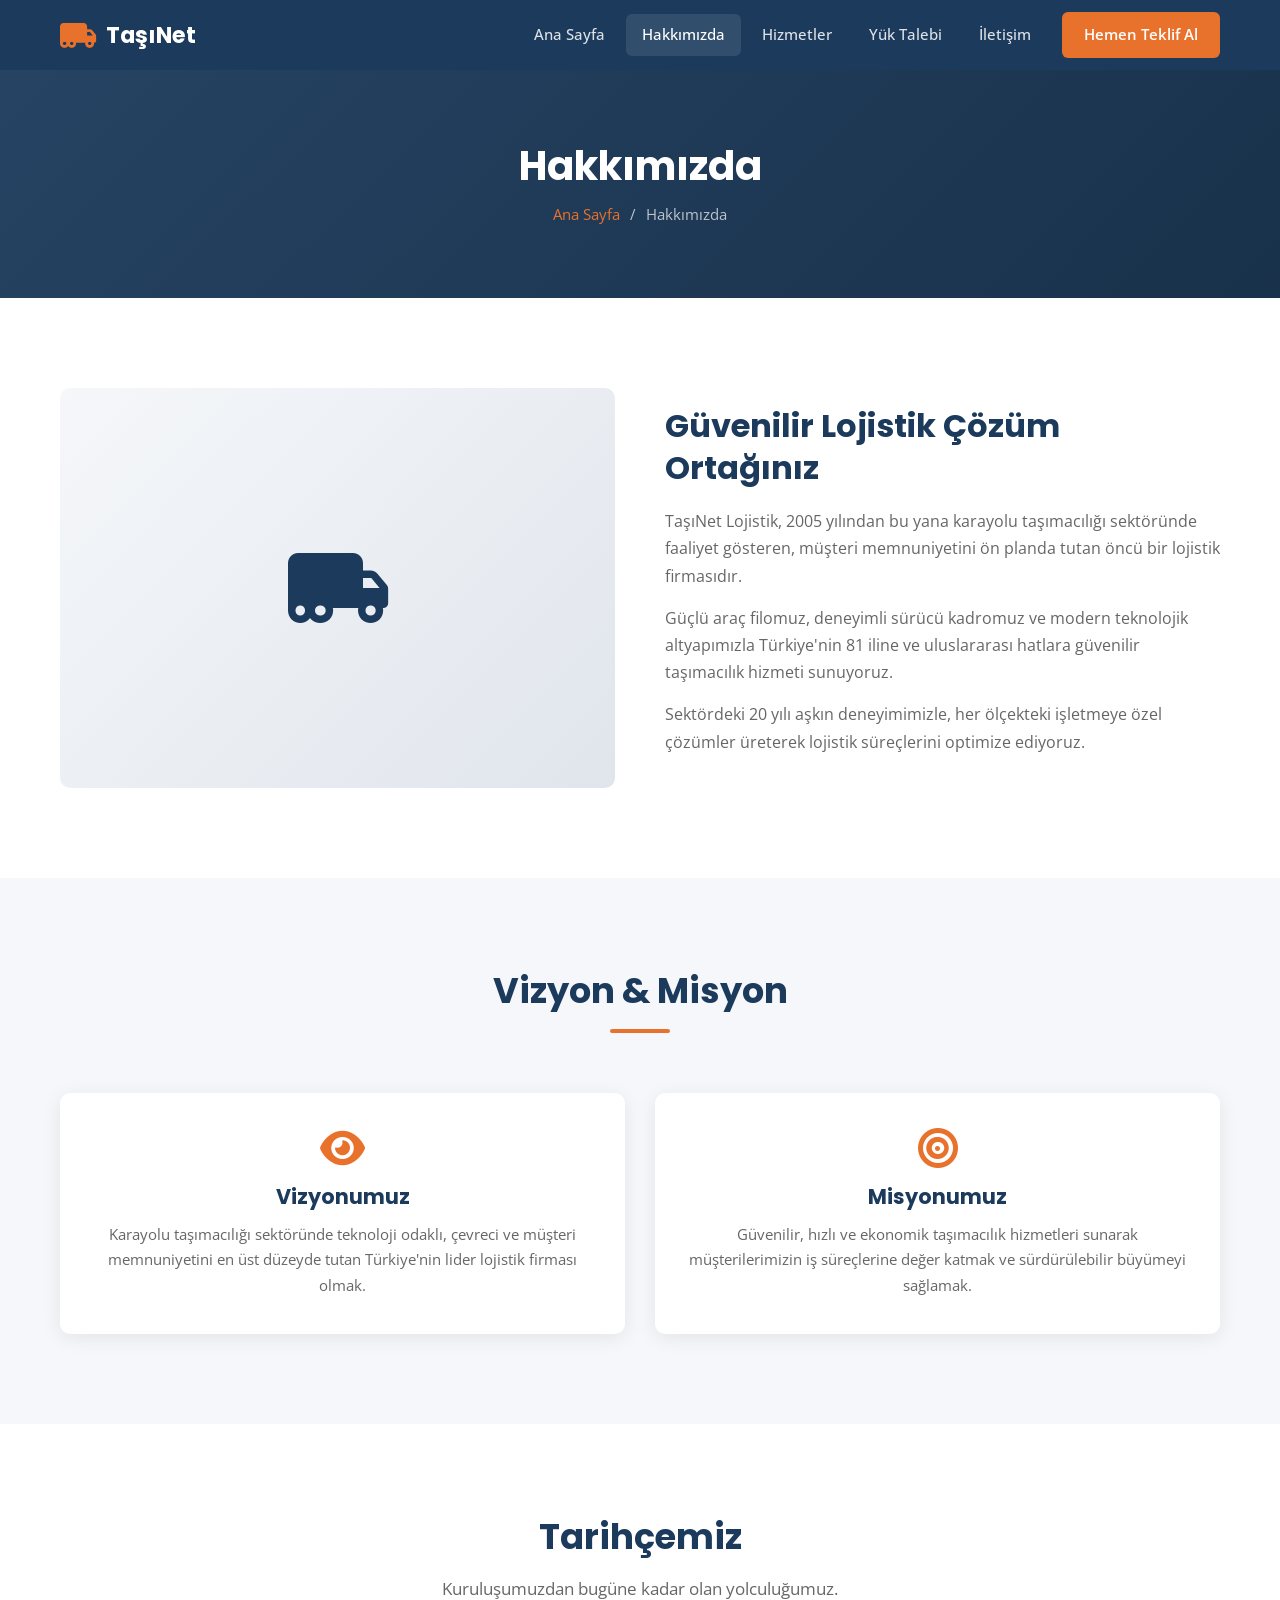
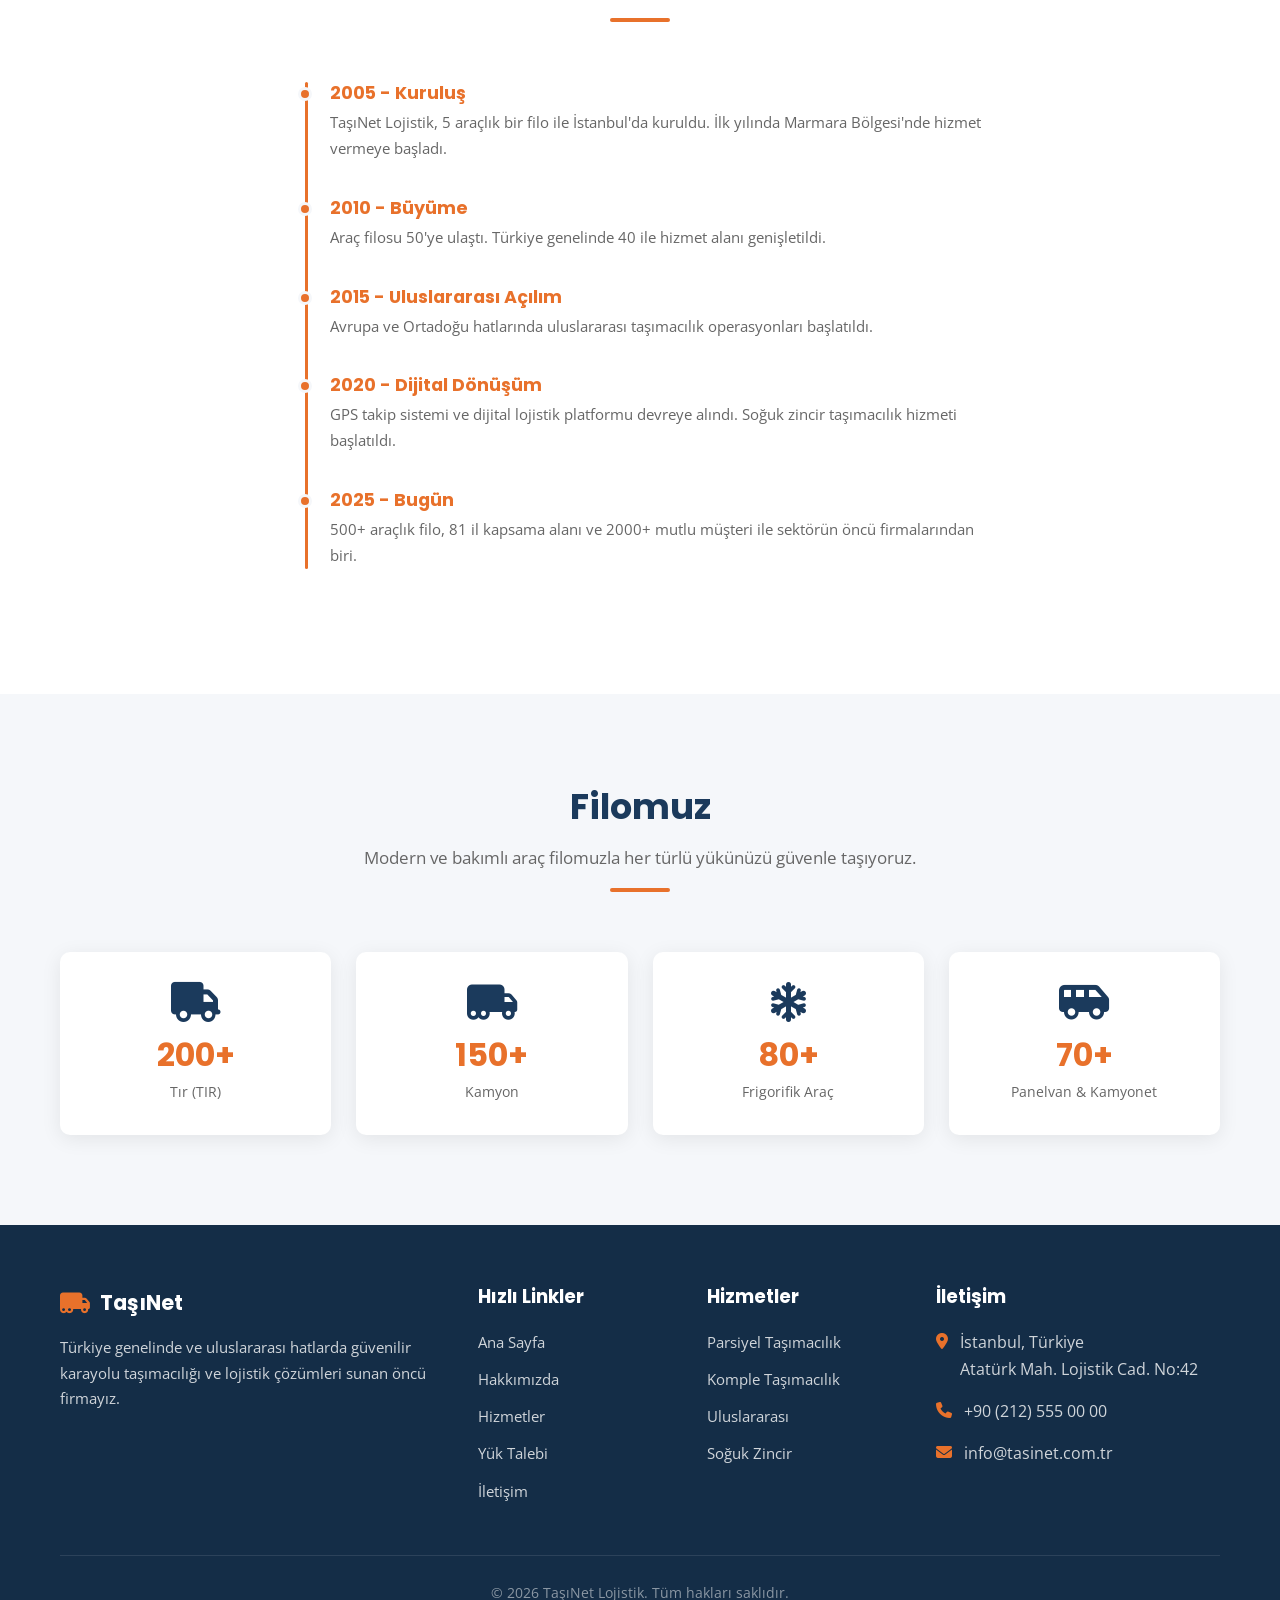
==== hakkimizda.html @ 567c026e "TaşıNet Lojistik web sitesi - ilk sürüm Karayolu taşımacılığı ve lojistik hizmet platformu. 5 sayfa:" ====
<!DOCTYPE html>
<html lang="tr">
<head>
  <meta charset="UTF-8">
  <meta name="viewport" content="width=device-width, initial-scale=1.0">
  <title>Hakkımızda | TaşıNet Lojistik</title>
  <link rel="preconnect" href="https://fonts.googleapis.com">
  <link href="https://fonts.googleapis.com/css2?family=Open+Sans:wght@400;600&family=Poppins:wght@600;700&display=swap" rel="stylesheet">
  <link rel="stylesheet" href="https://cdnjs.cloudflare.com/ajax/libs/font-awesome/6.5.1/css/all.min.css">
  <link rel="stylesheet" href="css/style.css">
</head>
<body>

  <!-- Navbar -->
  <nav class="navbar">
    <div class="container">
      <a href="index.html" class="logo">
        <i class="fas fa-truck-moving"></i>
        TaşıNet
      </a>
      <div class="nav-links">
        <a href="index.html">Ana Sayfa</a>
        <a href="hakkimizda.html" class="active">Hakkımızda</a>
        <a href="hizmetler.html">Hizmetler</a>
        <a href="talep.html">Yük Talebi</a>
        <a href="iletisim.html">İletişim</a>
        <a href="talep.html" class="btn-nav">Hemen Teklif Al</a>
      </div>
      <button class="hamburger" aria-label="Menü">
        <span></span>
        <span></span>
        <span></span>
      </button>
    </div>
  </nav>

  <!-- Page Header -->
  <section class="page-header">
    <div class="container">
      <h1>Hakkımızda</h1>
      <div class="breadcrumb">
        <a href="index.html">Ana Sayfa</a>
        <span>/</span>
        <span>Hakkımızda</span>
      </div>
    </div>
  </section>

  <!-- About Section -->
  <section class="section">
    <div class="container">
      <div class="about-content fade-in">
        <div class="about-image">
          <i class="fas fa-truck-moving"></i>
        </div>
        <div class="about-text">
          <h2>Güvenilir Lojistik Çözüm Ortağınız</h2>
          <p>TaşıNet Lojistik, 2005 yılından bu yana karayolu taşımacılığı sektöründe faaliyet gösteren, müşteri memnuniyetini ön planda tutan öncü bir lojistik firmasıdır.</p>
          <p>Güçlü araç filomuz, deneyimli sürücü kadromuz ve modern teknolojik altyapımızla Türkiye'nin 81 iline ve uluslararası hatlara güvenilir taşımacılık hizmeti sunuyoruz.</p>
          <p>Sektördeki 20 yılı aşkın deneyimimizle, her ölçekteki işletmeye özel çözümler üreterek lojistik süreçlerini optimize ediyoruz.</p>
        </div>
      </div>
    </div>
  </section>

  <!-- Vision & Mission -->
  <section class="section section-light">
    <div class="container">
      <div class="section-header fade-in">
        <h2>Vizyon & Misyon</h2>
        <span class="line"></span>
      </div>
      <div class="vision-mission fade-in">
        <div class="vm-card">
          <i class="fas fa-eye"></i>
          <h3>Vizyonumuz</h3>
          <p>Karayolu taşımacılığı sektöründe teknoloji odaklı, çevreci ve müşteri memnuniyetini en üst düzeyde tutan Türkiye'nin lider lojistik firması olmak.</p>
        </div>
        <div class="vm-card">
          <i class="fas fa-bullseye"></i>
          <h3>Misyonumuz</h3>
          <p>Güvenilir, hızlı ve ekonomik taşımacılık hizmetleri sunarak müşterilerimizin iş süreçlerine değer katmak ve sürdürülebilir büyümeyi sağlamak.</p>
        </div>
      </div>
    </div>
  </section>

  <!-- Timeline -->
  <section class="section">
    <div class="container">
      <div class="section-header fade-in">
        <h2>Tarihçemiz</h2>
        <p>Kuruluşumuzdan bugüne kadar olan yolculuğumuz.</p>
        <span class="line"></span>
      </div>
      <div class="timeline fade-in">
        <div class="timeline-item">
          <h3>2005 - Kuruluş</h3>
          <p>TaşıNet Lojistik, 5 araçlık bir filo ile İstanbul'da kuruldu. İlk yılında Marmara Bölgesi'nde hizmet vermeye başladı.</p>
        </div>
        <div class="timeline-item">
          <h3>2010 - Büyüme</h3>
          <p>Araç filosu 50'ye ulaştı. Türkiye genelinde 40 ile hizmet alanı genişletildi.</p>
        </div>
        <div class="timeline-item">
          <h3>2015 - Uluslararası Açılım</h3>
          <p>Avrupa ve Ortadoğu hatlarında uluslararası taşımacılık operasyonları başlatıldı.</p>
        </div>
        <div class="timeline-item">
          <h3>2020 - Dijital Dönüşüm</h3>
          <p>GPS takip sistemi ve dijital lojistik platformu devreye alındı. Soğuk zincir taşımacılık hizmeti başlatıldı.</p>
        </div>
        <div class="timeline-item">
          <h3>2025 - Bugün</h3>
          <p>500+ araçlık filo, 81 il kapsama alanı ve 2000+ mutlu müşteri ile sektörün öncü firmalarından biri.</p>
        </div>
      </div>
    </div>
  </section>

  <!-- Fleet -->
  <section class="section section-light">
    <div class="container">
      <div class="section-header fade-in">
        <h2>Filomuz</h2>
        <p>Modern ve bakımlı araç filomuzla her türlü yükünüzü güvenle taşıyoruz.</p>
        <span class="line"></span>
      </div>
      <div class="fleet-grid fade-in">
        <div class="fleet-item">
          <i class="fas fa-truck"></i>
          <h3>200+</h3>
          <p>Tır (TIR)</p>
        </div>
        <div class="fleet-item">
          <i class="fas fa-truck-moving"></i>
          <h3>150+</h3>
          <p>Kamyon</p>
        </div>
        <div class="fleet-item">
          <i class="fas fa-snowflake"></i>
          <h3>80+</h3>
          <p>Frigorifik Araç</p>
        </div>
        <div class="fleet-item">
          <i class="fas fa-van-shuttle"></i>
          <h3>70+</h3>
          <p>Panelvan & Kamyonet</p>
        </div>
      </div>
    </div>
  </section>

  <!-- Footer -->
  <footer class="footer">
    <div class="container">
      <div class="footer-grid">
        <div class="footer-col">
          <div class="footer-logo">
            <i class="fas fa-truck-moving"></i> TaşıNet
          </div>
          <p>Türkiye genelinde ve uluslararası hatlarda güvenilir karayolu taşımacılığı ve lojistik çözümleri sunan öncü firmayız.</p>
        </div>
        <div class="footer-col">
          <h3>Hızlı Linkler</h3>
          <ul>
            <li><a href="index.html">Ana Sayfa</a></li>
            <li><a href="hakkimizda.html">Hakkımızda</a></li>
            <li><a href="hizmetler.html">Hizmetler</a></li>
            <li><a href="talep.html">Yük Talebi</a></li>
            <li><a href="iletisim.html">İletişim</a></li>
          </ul>
        </div>
        <div class="footer-col">
          <h3>Hizmetler</h3>
          <ul>
            <li><a href="hizmetler.html">Parsiyel Taşımacılık</a></li>
            <li><a href="hizmetler.html">Komple Taşımacılık</a></li>
            <li><a href="hizmetler.html">Uluslararası</a></li>
            <li><a href="hizmetler.html">Soğuk Zincir</a></li>
          </ul>
        </div>
        <div class="footer-col">
          <h3>İletişim</h3>
          <div class="contact-item">
            <i class="fas fa-location-dot"></i>
            <span>İstanbul, Türkiye<br>Atatürk Mah. Lojistik Cad. No:42</span>
          </div>
          <div class="contact-item">
            <i class="fas fa-phone"></i>
            <span>+90 (212) 555 00 00</span>
          </div>
          <div class="contact-item">
            <i class="fas fa-envelope"></i>
            <span>info@tasinet.com.tr</span>
          </div>
        </div>
      </div>
      <div class="footer-bottom">
        &copy; 2026 TaşıNet Lojistik. Tüm hakları saklıdır.
      </div>
    </div>
  </footer>

  <script src="js/main.js"></script>
</body>
</html>
---- css/style.css ----
/* ===== CSS Variables ===== */
:root {
  --primary: #1B3A5C;
  --primary-dark: #142d47;
  --accent: #E8712B;
  --accent-hover: #d4621f;
  --bg-white: #FFFFFF;
  --bg-light: #F5F7FA;
  --text-dark: #333333;
  --text-light: #666666;
  --text-white: #FFFFFF;
  --shadow: 0 4px 20px rgba(0,0,0,0.08);
  --shadow-hover: 0 8px 30px rgba(0,0,0,0.15);
  --radius: 10px;
  --transition: 0.3s ease;
}

/* ===== Reset & Base ===== */
*, *::before, *::after {
  margin: 0;
  padding: 0;
  box-sizing: border-box;
}

html {
  scroll-behavior: smooth;
}

body {
  font-family: 'Open Sans', sans-serif;
  color: var(--text-dark);
  background: var(--bg-white);
  line-height: 1.7;
}

h1, h2, h3, h4, h5, h6 {
  font-family: 'Poppins', sans-serif;
  font-weight: 700;
  line-height: 1.3;
}

a {
  text-decoration: none;
  color: inherit;
}

ul {
  list-style: none;
}

img {
  max-width: 100%;
  height: auto;
}

.container {
  max-width: 1200px;
  margin: 0 auto;
  padding: 0 20px;
}

/* ===== Navbar ===== */
.navbar {
  position: fixed;
  top: 0;
  left: 0;
  width: 100%;
  z-index: 1000;
  background: var(--primary);
  padding: 0 0;
  transition: var(--transition);
}

.navbar.scrolled {
  background: var(--primary-dark);
  box-shadow: 0 2px 20px rgba(0,0,0,0.3);
}

.navbar .container {
  display: flex;
  align-items: center;
  justify-content: space-between;
  height: 70px;
}

.navbar .logo {
  display: flex;
  align-items: center;
  gap: 10px;
  color: var(--text-white);
  font-family: 'Poppins', sans-serif;
  font-size: 1.4rem;
  font-weight: 700;
}

.navbar .logo i {
  font-size: 1.8rem;
  color: var(--accent);
}

.nav-links {
  display: flex;
  align-items: center;
  gap: 5px;
}

.nav-links a {
  color: rgba(255,255,255,0.85);
  padding: 8px 16px;
  border-radius: 6px;
  font-size: 0.95rem;
  font-weight: 500;
  transition: var(--transition);
}

.nav-links a:hover,
.nav-links a.active {
  color: var(--text-white);
  background: rgba(255,255,255,0.1);
}

.nav-links .btn-nav {
  background: var(--accent);
  color: var(--text-white);
  padding: 10px 22px;
  border-radius: 6px;
  margin-left: 10px;
  font-weight: 600;
}

.nav-links .btn-nav:hover {
  background: var(--accent-hover);
}

.hamburger {
  display: none;
  flex-direction: column;
  gap: 5px;
  cursor: pointer;
  padding: 5px;
  background: none;
  border: none;
}

.hamburger span {
  display: block;
  width: 26px;
  height: 3px;
  background: var(--text-white);
  border-radius: 3px;
  transition: var(--transition);
}

.hamburger.active span:nth-child(1) {
  transform: rotate(45deg) translate(5px, 6px);
}

.hamburger.active span:nth-child(2) {
  opacity: 0;
}

.hamburger.active span:nth-child(3) {
  transform: rotate(-45deg) translate(5px, -6px);
}

/* ===== Hero Section ===== */
.hero {
  position: relative;
  min-height: 100vh;
  display: flex;
  align-items: center;
  background: linear-gradient(135deg, rgba(27,58,92,0.92) 0%, rgba(20,45,71,0.95) 100%),
              url('../img/hero-bg.jpg') center/cover no-repeat;
  color: var(--text-white);
  padding-top: 70px;
}

.hero-content {
  max-width: 650px;
}

.hero-badge {
  display: inline-block;
  background: rgba(232,113,43,0.2);
  color: var(--accent);
  padding: 6px 18px;
  border-radius: 30px;
  font-size: 0.9rem;
  font-weight: 600;
  margin-bottom: 20px;
  border: 1px solid rgba(232,113,43,0.3);
}

.hero h1 {
  font-size: 3.2rem;
  margin-bottom: 20px;
  line-height: 1.2;
}

.hero h1 span {
  color: var(--accent);
}

.hero p {
  font-size: 1.15rem;
  opacity: 0.9;
  margin-bottom: 35px;
  line-height: 1.8;
}

.hero-buttons {
  display: flex;
  gap: 15px;
  flex-wrap: wrap;
}

/* ===== Buttons ===== */
.btn {
  display: inline-flex;
  align-items: center;
  gap: 8px;
  padding: 14px 32px;
  border-radius: 8px;
  font-size: 1rem;
  font-weight: 600;
  font-family: 'Poppins', sans-serif;
  cursor: pointer;
  transition: var(--transition);
  border: none;
}

.btn-primary {
  background: var(--accent);
  color: var(--text-white);
}

.btn-primary:hover {
  background: var(--accent-hover);
  transform: translateY(-2px);
  box-shadow: 0 6px 20px rgba(232,113,43,0.4);
}

.btn-secondary {
  background: transparent;
  color: var(--text-white);
  border: 2px solid rgba(255,255,255,0.4);
}

.btn-secondary:hover {
  border-color: var(--text-white);
  background: rgba(255,255,255,0.1);
  transform: translateY(-2px);
}

/* ===== Section Common ===== */
.section {
  padding: 90px 0;
}

.section-light {
  background: var(--bg-light);
}

.section-dark {
  background: var(--primary);
  color: var(--text-white);
}

.section-header {
  text-align: center;
  margin-bottom: 60px;
}

.section-header h2 {
  font-size: 2.2rem;
  color: var(--primary);
  margin-bottom: 15px;
}

.section-dark .section-header h2 {
  color: var(--text-white);
}

.section-header p {
  color: var(--text-light);
  font-size: 1.05rem;
  max-width: 600px;
  margin: 0 auto;
}

.section-dark .section-header p {
  color: rgba(255,255,255,0.7);
}

.section-header .line {
  display: block;
  width: 60px;
  height: 4px;
  background: var(--accent);
  margin: 15px auto 0;
  border-radius: 2px;
}

/* ===== Service Cards ===== */
.services-grid {
  display: grid;
  grid-template-columns: repeat(auto-fit, minmax(260px, 1fr));
  gap: 30px;
}

.service-card {
  background: var(--bg-white);
  border-radius: var(--radius);
  padding: 40px 30px;
  text-align: center;
  box-shadow: var(--shadow);
  transition: var(--transition);
  position: relative;
  overflow: hidden;
}

.service-card::before {
  content: '';
  position: absolute;
  top: 0;
  left: 0;
  width: 100%;
  height: 4px;
  background: var(--accent);
  transform: scaleX(0);
  transition: var(--transition);
}

.service-card:hover {
  transform: translateY(-8px);
  box-shadow: var(--shadow-hover);
}

.service-card:hover::before {
  transform: scaleX(1);
}

.service-card .icon {
  width: 70px;
  height: 70px;
  background: rgba(232,113,43,0.1);
  border-radius: 50%;
  display: flex;
  align-items: center;
  justify-content: center;
  margin: 0 auto 20px;
  font-size: 1.8rem;
  color: var(--accent);
  transition: var(--transition);
}

.service-card:hover .icon {
  background: var(--accent);
  color: var(--text-white);
}

.service-card h3 {
  font-size: 1.2rem;
  margin-bottom: 12px;
  color: var(--primary);
}

.service-card p {
  color: var(--text-light);
  font-size: 0.95rem;
}

/* ===== Stats Section ===== */
.stats-grid {
  display: grid;
  grid-template-columns: repeat(auto-fit, minmax(200px, 1fr));
  gap: 30px;
  text-align: center;
}

.stat-item {
  padding: 30px;
}

.stat-item .stat-icon {
  font-size: 2.5rem;
  color: var(--accent);
  margin-bottom: 15px;
}

.stat-item .stat-number {
  font-family: 'Poppins', sans-serif;
  font-size: 2.8rem;
  font-weight: 700;
  color: var(--text-white);
  margin-bottom: 5px;
}

.stat-item .stat-label {
  font-size: 1rem;
  color: rgba(255,255,255,0.7);
}

/* ===== Why Us Section ===== */
.why-grid {
  display: grid;
  grid-template-columns: repeat(auto-fit, minmax(250px, 1fr));
  gap: 30px;
}

.why-card {
  display: flex;
  gap: 20px;
  padding: 25px;
  border-radius: var(--radius);
  transition: var(--transition);
}

.why-card:hover {
  background: var(--bg-light);
}

.why-card .why-icon {
  flex-shrink: 0;
  width: 55px;
  height: 55px;
  background: rgba(232,113,43,0.1);
  border-radius: 12px;
  display: flex;
  align-items: center;
  justify-content: center;
  font-size: 1.4rem;
  color: var(--accent);
}

.why-card h3 {
  font-size: 1.1rem;
  margin-bottom: 8px;
  color: var(--primary);
}

.why-card p {
  color: var(--text-light);
  font-size: 0.93rem;
}

/* ===== CTA Section ===== */
.cta-section {
  background: linear-gradient(135deg, var(--accent) 0%, #c95d1e 100%);
  padding: 70px 0;
  text-align: center;
  color: var(--text-white);
}

.cta-section h2 {
  font-size: 2rem;
  margin-bottom: 15px;
}

.cta-section p {
  font-size: 1.1rem;
  opacity: 0.9;
  margin-bottom: 30px;
}

.btn-white {
  background: var(--bg-white);
  color: var(--accent);
}

.btn-white:hover {
  background: var(--bg-light);
  transform: translateY(-2px);
  box-shadow: 0 6px 20px rgba(0,0,0,0.2);
}

/* ===== Footer ===== */
.footer {
  background: var(--primary-dark);
  color: rgba(255,255,255,0.8);
  padding: 60px 0 0;
}

.footer-grid {
  display: grid;
  grid-template-columns: 2fr 1fr 1fr 1.5fr;
  gap: 40px;
  padding-bottom: 40px;
  border-bottom: 1px solid rgba(255,255,255,0.1);
}

.footer-col h3 {
  color: var(--text-white);
  font-size: 1.15rem;
  margin-bottom: 20px;
}

.footer-col .footer-logo {
  display: flex;
  align-items: center;
  gap: 10px;
  color: var(--text-white);
  font-family: 'Poppins', sans-serif;
  font-size: 1.3rem;
  font-weight: 700;
  margin-bottom: 15px;
}

.footer-col .footer-logo i {
  color: var(--accent);
  font-size: 1.5rem;
}

.footer-col p {
  font-size: 0.93rem;
  line-height: 1.7;
}

.footer-col ul li {
  margin-bottom: 10px;
}

.footer-col ul li a {
  font-size: 0.93rem;
  transition: var(--transition);
}

.footer-col ul li a:hover {
  color: var(--accent);
  padding-left: 5px;
}

.footer-col .contact-item {
  display: flex;
  gap: 12px;
  margin-bottom: 15px;
  align-items: flex-start;
}

.footer-col .contact-item i {
  color: var(--accent);
  margin-top: 4px;
}

.footer-bottom {
  text-align: center;
  padding: 25px 0;
  font-size: 0.88rem;
  color: rgba(255,255,255,0.5);
}

/* ===== Page Header (inner pages) ===== */
.page-header {
  background: linear-gradient(135deg, rgba(27,58,92,0.95), rgba(20,45,71,0.98)),
              url('../img/page-bg.jpg') center/cover no-repeat;
  padding: 140px 0 70px;
  text-align: center;
  color: var(--text-white);
}

.page-header h1 {
  font-size: 2.5rem;
  margin-bottom: 10px;
}

.page-header .breadcrumb {
  display: flex;
  justify-content: center;
  gap: 10px;
  font-size: 0.95rem;
  color: rgba(255,255,255,0.7);
}

.page-header .breadcrumb a {
  color: var(--accent);
}

/* ===== About Page ===== */
.about-content {
  display: grid;
  grid-template-columns: 1fr 1fr;
  gap: 50px;
  align-items: center;
}

.about-image {
  background: linear-gradient(135deg, var(--bg-light), #e0e5ec);
  border-radius: var(--radius);
  height: 400px;
  display: flex;
  align-items: center;
  justify-content: center;
  font-size: 5rem;
  color: var(--primary);
}

.about-text h2 {
  font-size: 2rem;
  color: var(--primary);
  margin-bottom: 20px;
}

.about-text p {
  color: var(--text-light);
  margin-bottom: 15px;
}

.vision-mission {
  display: grid;
  grid-template-columns: 1fr 1fr;
  gap: 30px;
}

.vm-card {
  background: var(--bg-white);
  padding: 35px 30px;
  border-radius: var(--radius);
  box-shadow: var(--shadow);
  text-align: center;
}

.vm-card i {
  font-size: 2.5rem;
  color: var(--accent);
  margin-bottom: 15px;
}

.vm-card h3 {
  color: var(--primary);
  margin-bottom: 12px;
  font-size: 1.3rem;
}

.vm-card p {
  color: var(--text-light);
  font-size: 0.95rem;
}

.timeline {
  max-width: 700px;
  margin: 0 auto;
  position: relative;
  padding-left: 40px;
}

.timeline::before {
  content: '';
  position: absolute;
  left: 15px;
  top: 0;
  bottom: 0;
  width: 3px;
  background: var(--accent);
  border-radius: 2px;
}

.timeline-item {
  position: relative;
  margin-bottom: 35px;
}

.timeline-item::before {
  content: '';
  position: absolute;
  left: -32px;
  top: 5px;
  width: 14px;
  height: 14px;
  background: var(--accent);
  border-radius: 50%;
  border: 3px solid var(--bg-light);
}

.timeline-item h3 {
  color: var(--accent);
  font-size: 1.1rem;
  margin-bottom: 5px;
}

.timeline-item p {
  color: var(--text-light);
  font-size: 0.95rem;
}

.fleet-grid {
  display: grid;
  grid-template-columns: repeat(auto-fit, minmax(200px, 1fr));
  gap: 25px;
  text-align: center;
}

.fleet-item {
  background: var(--bg-white);
  padding: 30px 20px;
  border-radius: var(--radius);
  box-shadow: var(--shadow);
  transition: var(--transition);
}

.fleet-item:hover {
  transform: translateY(-5px);
  box-shadow: var(--shadow-hover);
}

.fleet-item i {
  font-size: 2.5rem;
  color: var(--primary);
  margin-bottom: 12px;
}

.fleet-item h3 {
  font-size: 2rem;
  color: var(--accent);
  margin-bottom: 5px;
}

.fleet-item p {
  color: var(--text-light);
  font-size: 0.9rem;
}

/* ===== Services Page ===== */
.service-detail-card {
  background: var(--bg-white);
  border-radius: var(--radius);
  box-shadow: var(--shadow);
  overflow: hidden;
  transition: var(--transition);
}

.service-detail-card:hover {
  box-shadow: var(--shadow-hover);
  transform: translateY(-5px);
}

.service-detail-card .card-image {
  height: 200px;
  background: linear-gradient(135deg, var(--primary), var(--primary-dark));
  display: flex;
  align-items: center;
  justify-content: center;
  font-size: 4rem;
  color: var(--accent);
}

.service-detail-card .card-body {
  padding: 30px;
}

.service-detail-card h3 {
  font-size: 1.3rem;
  color: var(--primary);
  margin-bottom: 12px;
}

.service-detail-card p {
  color: var(--text-light);
  font-size: 0.95rem;
  margin-bottom: 15px;
}

.service-detail-card ul {
  padding-left: 0;
}

.service-detail-card ul li {
  color: var(--text-light);
  font-size: 0.9rem;
  padding: 5px 0;
  padding-left: 20px;
  position: relative;
}

.service-detail-card ul li::before {
  content: '\f00c';
  font-family: 'Font Awesome 6 Free';
  font-weight: 900;
  position: absolute;
  left: 0;
  color: var(--accent);
  font-size: 0.8rem;
}

/* ===== Form Styles ===== */
.form-section {
  max-width: 800px;
  margin: 0 auto;
}

.form-grid {
  display: grid;
  grid-template-columns: 1fr 1fr;
  gap: 20px;
}

.form-group {
  margin-bottom: 20px;
}

.form-group.full-width {
  grid-column: 1 / -1;
}

.form-group label {
  display: block;
  font-weight: 600;
  color: var(--primary);
  margin-bottom: 8px;
  font-size: 0.95rem;
}

.form-group label .required {
  color: #e74c3c;
}

.form-group input,
.form-group select,
.form-group textarea {
  width: 100%;
  padding: 12px 16px;
  border: 2px solid #e0e5ec;
  border-radius: 8px;
  font-size: 0.95rem;
  font-family: 'Open Sans', sans-serif;
  transition: var(--transition);
  background: var(--bg-white);
  color: var(--text-dark);
}

.form-group input:focus,
.form-group select:focus,
.form-group textarea:focus {
  outline: none;
  border-color: var(--accent);
  box-shadow: 0 0 0 3px rgba(232,113,43,0.15);
}

.form-group input.error,
.form-group select.error,
.form-group textarea.error {
  border-color: #e74c3c;
}

.form-group .error-message {
  color: #e74c3c;
  font-size: 0.82rem;
  margin-top: 5px;
  display: none;
}

.form-group textarea {
  resize: vertical;
  min-height: 120px;
}

.form-success {
  display: none;
  text-align: center;
  padding: 40px;
  background: #e8f5e9;
  border-radius: var(--radius);
  margin-top: 20px;
}

.form-success i {
  font-size: 3rem;
  color: #4caf50;
  margin-bottom: 15px;
}

.form-success h3 {
  color: #2e7d32;
  margin-bottom: 10px;
}

.form-success p {
  color: var(--text-light);
}

/* ===== Contact Page ===== */
.contact-grid {
  display: grid;
  grid-template-columns: 1fr 1fr;
  gap: 50px;
}

.contact-info-cards {
  display: grid;
  gap: 20px;
  margin-bottom: 30px;
}

.contact-info-card {
  display: flex;
  gap: 15px;
  padding: 20px;
  background: var(--bg-light);
  border-radius: var(--radius);
  transition: var(--transition);
}

.contact-info-card:hover {
  background: var(--bg-white);
  box-shadow: var(--shadow);
}

.contact-info-card .info-icon {
  width: 50px;
  height: 50px;
  background: rgba(232,113,43,0.1);
  border-radius: 12px;
  display: flex;
  align-items: center;
  justify-content: center;
  font-size: 1.2rem;
  color: var(--accent);
  flex-shrink: 0;
}

.contact-info-card h4 {
  color: var(--primary);
  font-size: 1rem;
  margin-bottom: 5px;
}

.contact-info-card p {
  color: var(--text-light);
  font-size: 0.9rem;
}

.map-placeholder {
  width: 100%;
  height: 300px;
  background: var(--bg-light);
  border-radius: var(--radius);
  display: flex;
  align-items: center;
  justify-content: center;
  color: var(--text-light);
  font-size: 1.1rem;
  border: 2px dashed #d0d5dc;
}

.map-placeholder i {
  font-size: 2rem;
  margin-right: 10px;
  color: var(--accent);
}

/* ===== Scroll Animations ===== */
.fade-in {
  opacity: 0;
  transform: translateY(30px);
  transition: opacity 0.6s ease, transform 0.6s ease;
}

.fade-in.visible {
  opacity: 1;
  transform: translateY(0);
}

/* ===== Responsive ===== */
@media (max-width: 968px) {
  .footer-grid {
    grid-template-columns: 1fr 1fr;
  }

  .about-content {
    grid-template-columns: 1fr;
  }

  .about-image {
    height: 300px;
  }

  .contact-grid {
    grid-template-columns: 1fr;
  }
}

@media (max-width: 768px) {
  .hamburger {
    display: flex;
  }

  .nav-links {
    position: fixed;
    top: 70px;
    left: 0;
    width: 100%;
    background: var(--primary-dark);
    flex-direction: column;
    padding: 20px;
    gap: 5px;
    transform: translateY(-120%);
    transition: var(--transition);
    box-shadow: 0 10px 30px rgba(0,0,0,0.3);
  }

  .nav-links.active {
    transform: translateY(0);
  }

  .nav-links a {
    width: 100%;
    text-align: center;
    padding: 12px;
  }

  .nav-links .btn-nav {
    margin-left: 0;
    margin-top: 10px;
  }

  .hero h1 {
    font-size: 2.2rem;
  }

  .hero p {
    font-size: 1rem;
  }

  .hero-buttons {
    flex-direction: column;
  }

  .section {
    padding: 60px 0;
  }

  .section-header h2 {
    font-size: 1.8rem;
  }

  .stats-grid {
    grid-template-columns: 1fr 1fr;
  }

  .form-grid {
    grid-template-columns: 1fr;
  }

  .form-group.full-width {
    grid-column: auto;
  }

  .vision-mission {
    grid-template-columns: 1fr;
  }

  .footer-grid {
    grid-template-columns: 1fr;
  }

  .page-header {
    padding: 120px 0 50px;
  }

  .page-header h1 {
    font-size: 2rem;
  }
}

@media (max-width: 480px) {
  .hero h1 {
    font-size: 1.8rem;
  }

  .stat-item .stat-number {
    font-size: 2.2rem;
  }

  .btn {
    padding: 12px 24px;
    font-size: 0.9rem;
  }
}
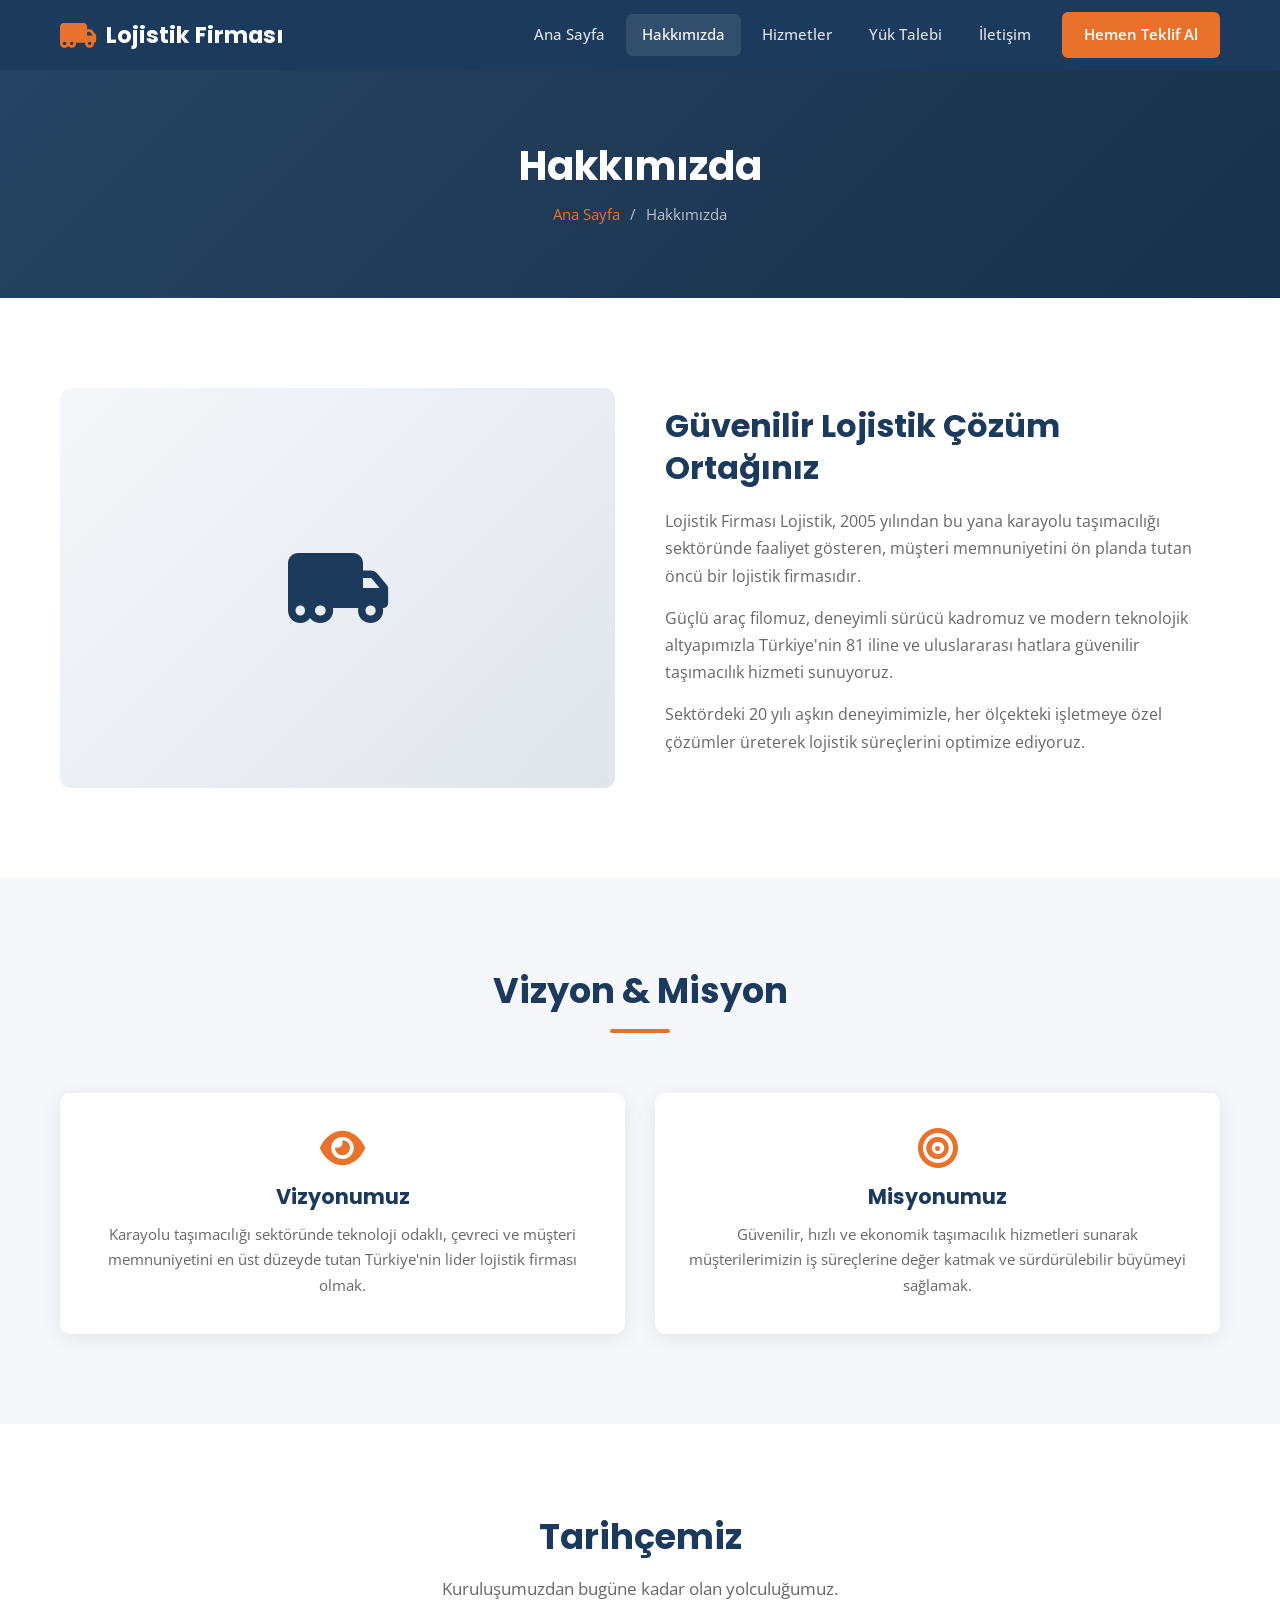
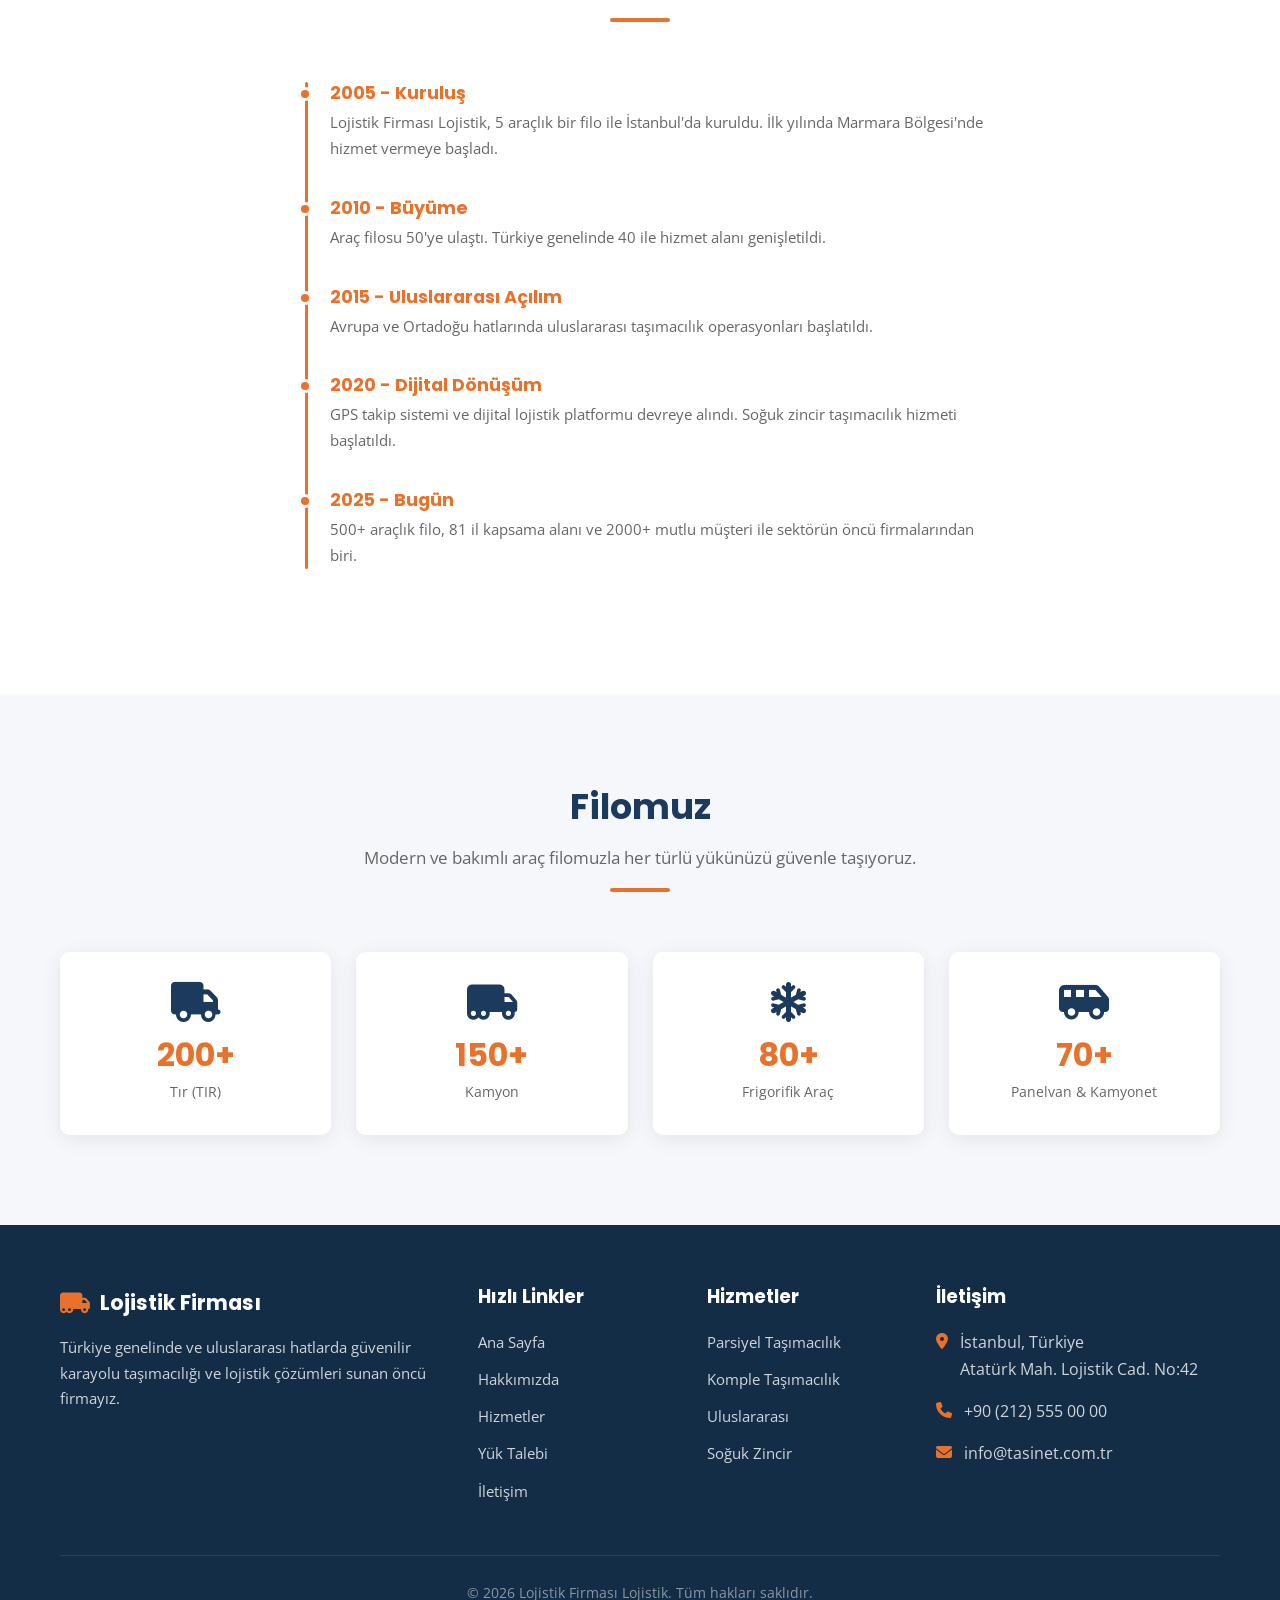
==== commit 99a36956: "TaşıNet ismi Lojistik Firması olarak değiştirildi Co-Authored-By: Claude Opus 4.6 <noreply@anthropic" ====
--- a/hakkimizda.html
+++ b/hakkimizda.html
@@ -3,7 +3,7 @@
 <head>
   <meta charset="UTF-8">
   <meta name="viewport" content="width=device-width, initial-scale=1.0">
-  <title>Hakkımızda | TaşıNet Lojistik</title>
+  <title>Hakkımızda | Lojistik Firması Lojistik</title>
   <link rel="preconnect" href="https://fonts.googleapis.com">
   <link href="https://fonts.googleapis.com/css2?family=Open+Sans:wght@400;600&family=Poppins:wght@600;700&display=swap" rel="stylesheet">
   <link rel="stylesheet" href="https://cdnjs.cloudflare.com/ajax/libs/font-awesome/6.5.1/css/all.min.css">
@@ -16,7 +16,7 @@
     <div class="container">
       <a href="index.html" class="logo">
         <i class="fas fa-truck-moving"></i>
-        TaşıNet
+        Lojistik Firması
       </a>
       <div class="nav-links">
         <a href="index.html">Ana Sayfa</a>
@@ -55,7 +55,7 @@
         </div>
         <div class="about-text">
           <h2>Güvenilir Lojistik Çözüm Ortağınız</h2>
-          <p>TaşıNet Lojistik, 2005 yılından bu yana karayolu taşımacılığı sektöründe faaliyet gösteren, müşteri memnuniyetini ön planda tutan öncü bir lojistik firmasıdır.</p>
+          <p>Lojistik Firması Lojistik, 2005 yılından bu yana karayolu taşımacılığı sektöründe faaliyet gösteren, müşteri memnuniyetini ön planda tutan öncü bir lojistik firmasıdır.</p>
           <p>Güçlü araç filomuz, deneyimli sürücü kadromuz ve modern teknolojik altyapımızla Türkiye'nin 81 iline ve uluslararası hatlara güvenilir taşımacılık hizmeti sunuyoruz.</p>
           <p>Sektördeki 20 yılı aşkın deneyimimizle, her ölçekteki işletmeye özel çözümler üreterek lojistik süreçlerini optimize ediyoruz.</p>
         </div>
@@ -96,7 +96,7 @@
       <div class="timeline fade-in">
         <div class="timeline-item">
           <h3>2005 - Kuruluş</h3>
-          <p>TaşıNet Lojistik, 5 araçlık bir filo ile İstanbul'da kuruldu. İlk yılında Marmara Bölgesi'nde hizmet vermeye başladı.</p>
+          <p>Lojistik Firması Lojistik, 5 araçlık bir filo ile İstanbul'da kuruldu. İlk yılında Marmara Bölgesi'nde hizmet vermeye başladı.</p>
         </div>
         <div class="timeline-item">
           <h3>2010 - Büyüme</h3>
@@ -157,7 +157,7 @@
       <div class="footer-grid">
         <div class="footer-col">
           <div class="footer-logo">
-            <i class="fas fa-truck-moving"></i> TaşıNet
+            <i class="fas fa-truck-moving"></i> Lojistik Firması
           </div>
           <p>Türkiye genelinde ve uluslararası hatlarda güvenilir karayolu taşımacılığı ve lojistik çözümleri sunan öncü firmayız.</p>
         </div>
@@ -197,7 +197,7 @@
         </div>
       </div>
       <div class="footer-bottom">
-        &copy; 2026 TaşıNet Lojistik. Tüm hakları saklıdır.
+        &copy; 2026 Lojistik Firması Lojistik. Tüm hakları saklıdır.
       </div>
     </div>
   </footer>
